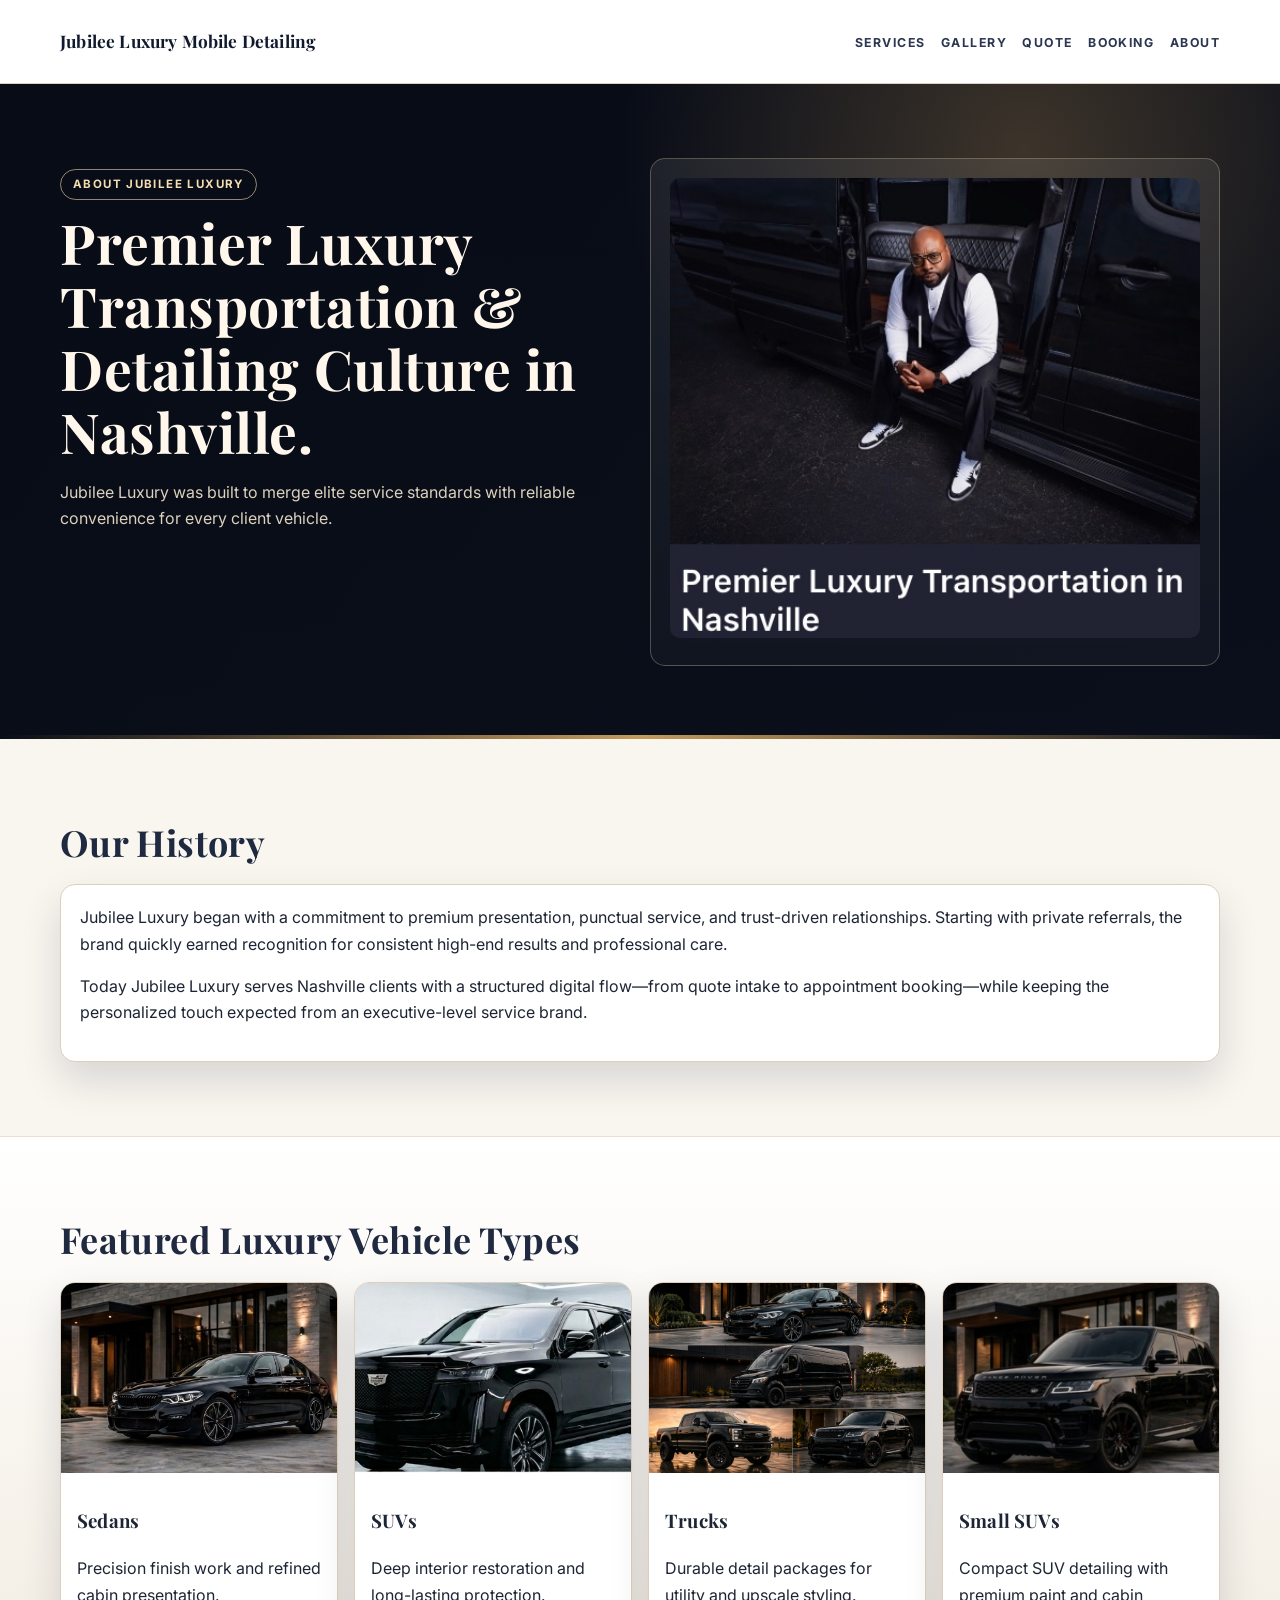
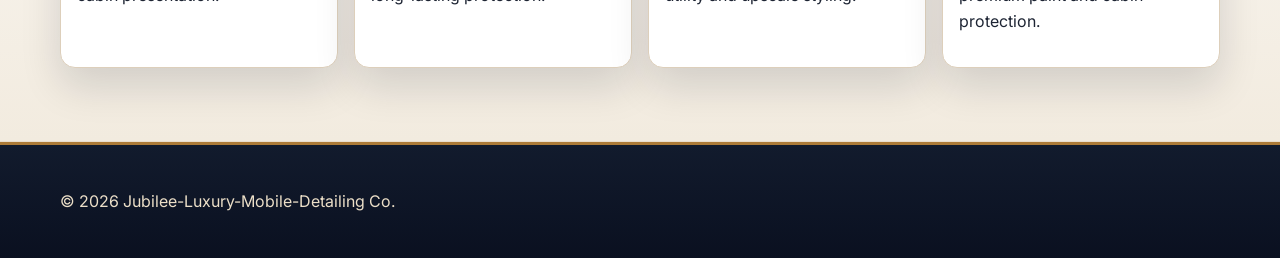
==== about.html @ d432e695 "Update about.html" ====
<!doctype html>
<html lang="en">
  <head>
    <meta charset="UTF-8" />
    <meta name="viewport" content="width=device-width, initial-scale=1.0" />
    <title>About Jubilee Luxury Mobile Detailing</title>
    <meta name="description" content="Learn Jubilee Luxury history, mission, and owner story." />
    <link rel="preconnect" href="https://fonts.googleapis.com" />
    <link rel="preconnect" href="https://fonts.gstatic.com" crossorigin />
    <link
      href="https://fonts.googleapis.com/css2?family=Inter:wght@400;500;600;700&family=Playfair+Display:wght@600;700&display=swap"
      rel="stylesheet"
    />
    <link rel="stylesheet" href="styles.css" />
  </head>
  <body>
    <header class="site-header">
      <div class="container nav-wrap">
        <a class="brand" href="index.html">Jubilee Luxury Mobile Detailing</a>
        <nav aria-label="Primary">
          <ul class="nav">
            <li><a href="index.html#services">Services</a></li>
            <li><a href="index.html#gallery">Gallery</a></li>
            <li><a href="index.html#quote">Quote</a></li>
            <li><a href="index.html#booking">Booking</a></li>
            <li><a href="about.html">About</a></li>
          </ul>
        </nav>
      </div>
    </header>

    <main>
      <section class="section about-hero">
        <div class="container two-col">
          <div>
            <p class="pill">About Jubilee Luxury</p>
            <h1>Premier Luxury Transportation &amp; Detailing Culture in Nashville.</h1>
            <p class="lead">
              Jubilee Luxury was built to merge elite service standards with reliable convenience for every client vehicle.
            </p>
          </div>
          <div class="card owner-card">
            <img
              src="assets/IMG_4672.jpeg"
              alt="Jubilee Luxury owner portrait"
              loading="lazy"
              onerror="this.style.display='none'; this.nextElementSibling.style.display='block';"
            />
            <div class="owner-fallback" style="display: none">
              Please save the attached owner picture as <code>assets/owner.png</code> to display it here.
            </div>
          </div>
        </div>
      </section>

      <section class="section">
        <div class="container">
          <h2>Our History</h2>
          <div class="card history-copy">
            <p>
              Jubilee Luxury began with a commitment to premium presentation, punctual service, and trust-driven relationships.
              Starting with private referrals, the brand quickly earned recognition for consistent high-end results and professional care.
            </p>
            <p>
              Today Jubilee Luxury serves Nashville clients with a structured digital flow—from quote intake to appointment booking—while keeping the personalized touch expected from an executive-level service brand.
            </p>
          </div>
        </div>
      </section>

      <section class="section section-alt">
        <div class="container">
          <h2>Featured Luxury Vehicle Types</h2>
          <div class="vehicle-grid">
            <article class="vehicle-card">
              <img src="assets/IMG_4680.jpeg" alt="Luxury sedan" loading="lazy" onerror="this.src='assets/sedan.svg'" />
              <div class="vehicle-copy">
                <h3>Sedans</h3>
                <p>Precision finish work and refined cabin presentation.</p>
              </div>
            </article>
            <article class="vehicle-card">
              <img src="assets/IMG_4676.jpeg" alt="Luxury SUV" loading="lazy" onerror="this.src='assets/suv.svg'" />
              <div class="vehicle-copy">
                <h3>SUVs</h3>
                <p>Deep interior restoration and long-lasting protection.</p>
              </div>
            </article>
            <article class="vehicle-card">
              <img src="assets/803262A0-0B58-4B82-AE03-7FFE3F964B21.png" alt="Luxury truck" loading="lazy" onerror="this.src='assets/truck.svg'" />
              <div class="vehicle-copy">
                <h3>Trucks</h3>
                <p>Durable detail packages for utility and upscale styling.</p>
              </div>
            </article>
            <article class="vehicle-card">
              <img src="assets/IMG_4685.jpeg" alt="Small luxury SUV" loading="lazy" onerror="this.src='assets/suv.svg'" />
              <div class="vehicle-copy">
                <h3>Small SUVs</h3>
                <p>Compact SUV detailing with premium paint and cabin protection.</p>
              </div>
            </article>
          </div>
        </div>
      </section>
    </main>

    <footer class="site-footer">
      <div class="container footer-wrap">
        <p>© <span id="year"></span> <span id="businessName">Jubilee-Luxury-Mobile-Detailing Co.</span></p>
      </div>
    </footer>

    <script src="script.js"></script>
  </body>
</html>
---- styles.css ----
:root {
  --navy-900: #0a1020;
  --navy-800: #111a2d;
  --gold-500: #c49a5b;
  --gold-600: #ac7b38;
  --cream-050: #f9f6f0;
  --cream-100: #f2ebdf;
  --white: #ffffff;
  --ink: #1d2433;
  --muted: #677083;
  --line: #ddcfbb;
  --shadow: 0 18px 40px rgba(10, 16, 32, 0.14);
  --max: 1160px;
}

* { box-sizing: border-box; }
html, body { margin: 0; padding: 0; }

body {
  font-family: "Inter", "Segoe UI", Roboto, Arial, sans-serif;
  background: var(--cream-050);
  color: var(--ink);
  line-height: 1.65;
}

h1,
h2,
h3,
.brand {
  font-family: "Playfair Display", Georgia, serif;
  letter-spacing: 0.01em;
}

.container {
  width: min(100% - 2.4rem, var(--max));
  margin-inline: auto;
}

.site-header {
  position: sticky;
  top: 0;
  z-index: 50;
  background: rgba(255, 255, 255, 0.97);
  border-bottom: 1px solid var(--line);
  backdrop-filter: blur(10px);
}

.nav-wrap {
  min-height: 5.2rem;
  display: flex;
  align-items: center;
  justify-content: space-between;
  gap: 1rem;
}

.brand {
  text-decoration: none;
  color: var(--navy-800);
  font-size: 1.08rem;
  font-weight: 700;
}

.nav {
  list-style: none;
  margin: 0;
  padding: 0;
  display: flex;
  gap: 0.95rem;
}

.nav a {
  text-decoration: none;
  text-transform: uppercase;
  letter-spacing: 0.12em;
  font-size: 0.77rem;
  font-weight: 700;
  color: #2b3651;
}

.nav a:hover { color: var(--gold-600); }

.section { padding: 4.6rem 0; }
.section-alt {
  background: linear-gradient(180deg, #fff 0%, var(--cream-100) 100%);
  border-top: 1px solid #eadfce;
  border-bottom: 1px solid #eadfce;
}

.hero,
.about-hero {
  color: #f5ebd9;
  background:
    radial-gradient(circle at 80% 10%, rgba(196, 154, 91, 0.28), transparent 34%),
    linear-gradient(120deg, rgba(8, 12, 22, 0.96), rgba(8, 12, 22, 0.78)),
    linear-gradient(180deg, var(--navy-900) 0%, var(--navy-800) 100%);
  position: relative;
}

.hero::after,
.about-hero::after {
  content: "";
  position: absolute;
  left: 0;
  right: 0;
  bottom: 0;
  height: 4px;
  background: linear-gradient(90deg, transparent, var(--gold-500), transparent);
}

.hero-grid,
.two-col {
  display: grid;
  gap: 1.25rem;
  align-items: start;
}

.hero-grid { grid-template-columns: 1.25fr 1fr; }
.two-col { grid-template-columns: 1fr 1fr; }

.pill {
  display: inline-flex;
  border: 1px solid rgba(246, 221, 178, 0.58);
  border-radius: 999px;
  color: #f4ddb2;
  text-transform: uppercase;
  letter-spacing: 0.12em;
  font-size: 0.72rem;
  font-weight: 700;
  padding: 0.3rem 0.75rem;
  margin-bottom: 0.7rem;
}

h1 {
  margin: 0 0 0.8rem;
  color: #fff7eb;
  font-size: clamp(2rem, 5.2vw, 3.45rem);
  line-height: 1.14;
}

h2 {
  margin-top: 0;
  margin-bottom: 0.75rem;
  color: #1f2a41;
  font-size: clamp(1.45rem, 3vw, 2.25rem);
}

.hero h2,
.about-hero h2,
.hero h3,
.about-hero h3 { color: #fff7eb; }

.lead {
  color: #ddd1be;
  max-width: 62ch;
}

.quick-contact {
  display: flex;
  flex-wrap: wrap;
  gap: 1rem;
  margin-top: 1rem;
}

.quick-contact a {
  color: #f4e1bf;
  text-decoration-color: rgba(244, 225, 191, 0.5);
}

.card {
  background: var(--white);
  border: 1px solid var(--line);
  border-radius: 15px;
  padding: 1.2rem;
  box-shadow: var(--shadow);
}

.hero-card,
.hero .card,
.about-hero .card {
  background: linear-gradient(180deg, rgba(255, 255, 255, 0.08), rgba(255, 255, 255, 0.03));
  border-color: rgba(244, 225, 191, 0.28);
  color: #f4ead8;
  box-shadow: none;
}

.cards {
  display: grid;
  grid-template-columns: repeat(auto-fit, minmax(220px, 1fr));
  gap: 1rem;
}

.price {
  color: var(--gold-600);
  font-weight: 800;
  font-size: 1.1rem;
  margin-bottom: 0;
}

.package-btn {
  margin-top: 0.5rem;
  width: 100%;
}

.form {
  background: #fff;
  border: 1px solid var(--line);
  border-radius: 16px;
  padding: 1.2rem;
  display: grid;
  gap: 0.85rem;
  box-shadow: var(--shadow);
}

label {
  display: grid;
  gap: 0.35rem;
  color: #273148;
  font-weight: 600;
}

input,
select,
textarea {
  width: 100%;
  border: 1px solid #d0bea2;
  border-radius: 9px;
  padding: 0.72rem;
  font: inherit;
  color: #1f2939;
  background: #fff;
}

input:focus,
select:focus,
textarea:focus {
  outline: 2px solid rgba(196, 154, 91, 0.3);
  border-color: var(--gold-500);
}

.btn {
  display: inline-block;
  border: 0;
  border-radius: 10px;
  text-decoration: none;
  text-transform: uppercase;
  letter-spacing: 0.08em;
  font-size: 0.79rem;
  font-weight: 700;
  padding: 0.82rem 1.12rem;
  cursor: pointer;
}

.btn-primary {
  background: linear-gradient(180deg, #d5b47e 0%, var(--gold-500) 100%);
  color: #2a1d11;
}

.btn-primary:hover { filter: brightness(1.04); }

.btn-secondary {
  background: transparent;
  border: 1px solid rgba(244, 225, 191, 0.58);
  color: #f7ebd5;
}

.hero-actions {
  display: flex;
  flex-wrap: wrap;
  gap: 0.7rem;
}

.hint {
  color: var(--muted);
  min-height: 1.2rem;
}

.pipeline {
  display: flex;
  flex-wrap: wrap;
  gap: 0.6rem;
}

.pipeline span {
  border-radius: 999px;
  border: 1px solid #d8c6aa;
  padding: 0.35rem 0.65rem;
  font-size: 0.88rem;
  color: #6f5128;
  background: #fff;
}

.vehicle-grid {
  display: grid;
  grid-template-columns: repeat(auto-fit, minmax(240px, 1fr));
  gap: 1rem;
}

.vehicle-card {
  background: #fff;
  border: 1px solid var(--line);
  border-radius: 15px;
  overflow: hidden;
  box-shadow: var(--shadow);
}

.vehicle-card img {
  width: 100%;
  height: 190px;
  object-fit: cover;
  display: block;
  background: #0e1320;
}

.vehicle-copy {
  padding: 0.9rem 1rem 1rem;
}

.owner-card img {
  width: 100%;
  max-height: 460px;
  object-fit: cover;
  border-radius: 10px;
}


.hero-photo {
  width: 100%;
  max-height: 360px;
  object-fit: cover;
  border-radius: 10px;
  display: block;
}

.hero-fallback {
  border: 1px dashed #d1bfa3;
  border-radius: 10px;
  padding: 1rem;
  background: rgba(255, 255, 255, 0.9);
  color: #625647;
}
.owner-fallback {
  border: 1px dashed #d1bfa3;
  border-radius: 10px;
  padding: 1rem;
  background: rgba(255, 255, 255, 0.9);
  color: #625647;
}

.history-copy p {
  margin-top: 0;
}

.history-copy p + p {
  margin-top: 0.8rem;
}

.text-link {
  color: #7f5b29;
  font-weight: 700;
  text-decoration-color: rgba(127, 91, 41, 0.45);
}

.site-footer {
  background: linear-gradient(180deg, #121b2d 0%, #0a1020 100%);
  color: #ecdfc8;
  border-top: 3px solid var(--gold-600);
  padding: 1.7rem 0;
}

.footer-wrap {
  display: flex;
  justify-content: space-between;
  gap: 1rem;
  flex-wrap: wrap;
}

@media (max-width: 900px) {
  .hero-grid,
  .two-col {
    grid-template-columns: 1fr;
  }

  .nav {
    flex-wrap: wrap;
    justify-content: flex-end;
  }
}
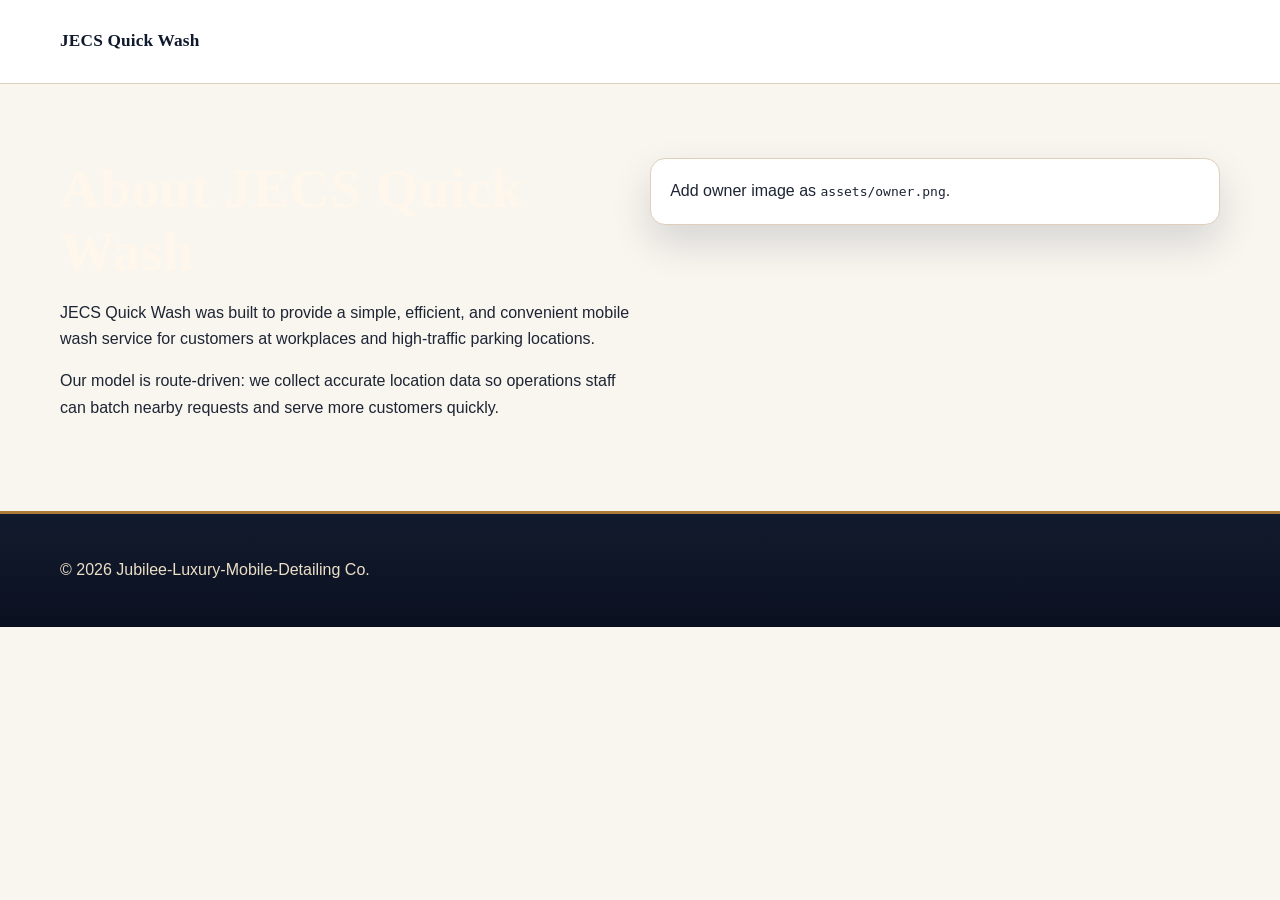
==== commit ca89fbb7: "Update about.html" ====
--- a/about.html
+++ b/about.html
@@ -1,116 +1,10 @@
 <!doctype html>
 <html lang="en">
-  <head>
-    <meta charset="UTF-8" />
-    <meta name="viewport" content="width=device-width, initial-scale=1.0" />
-    <title>About Jubilee Luxury Mobile Detailing</title>
-    <meta name="description" content="Learn Jubilee Luxury history, mission, and owner story." />
-    <link rel="preconnect" href="https://fonts.googleapis.com" />
-    <link rel="preconnect" href="https://fonts.gstatic.com" crossorigin />
-    <link
-      href="https://fonts.googleapis.com/css2?family=Inter:wght@400;500;600;700&family=Playfair+Display:wght@600;700&display=swap"
-      rel="stylesheet"
-    />
-    <link rel="stylesheet" href="styles.css" />
-  </head>
+  <head><meta charset="UTF-8" /><meta name="viewport" content="width=device-width, initial-scale=1.0" /><title>About JECS Quick Wash</title><link rel="stylesheet" href="styles.css" /></head>
   <body>
-    <header class="site-header">
-      <div class="container nav-wrap">
-        <a class="brand" href="index.html">Jubilee Luxury Mobile Detailing</a>
-        <nav aria-label="Primary">
-          <ul class="nav">
-            <li><a href="index.html#services">Services</a></li>
-            <li><a href="index.html#gallery">Gallery</a></li>
-            <li><a href="index.html#quote">Quote</a></li>
-            <li><a href="index.html#booking">Booking</a></li>
-            <li><a href="about.html">About</a></li>
-          </ul>
-        </nav>
-      </div>
-    </header>
-
-    <main>
-      <section class="section about-hero">
-        <div class="container two-col">
-          <div>
-            <p class="pill">About Jubilee Luxury</p>
-            <h1>Premier Luxury Transportation &amp; Detailing Culture in Nashville.</h1>
-            <p class="lead">
-              Jubilee Luxury was built to merge elite service standards with reliable convenience for every client vehicle.
-            </p>
-          </div>
-          <div class="card owner-card">
-            <img
-              src="assets/IMG_4672.jpeg"
-              alt="Jubilee Luxury owner portrait"
-              loading="lazy"
-              onerror="this.style.display='none'; this.nextElementSibling.style.display='block';"
-            />
-            <div class="owner-fallback" style="display: none">
-              Please save the attached owner picture as <code>assets/owner.png</code> to display it here.
-            </div>
-          </div>
-        </div>
-      </section>
-
-      <section class="section">
-        <div class="container">
-          <h2>Our History</h2>
-          <div class="card history-copy">
-            <p>
-              Jubilee Luxury began with a commitment to premium presentation, punctual service, and trust-driven relationships.
-              Starting with private referrals, the brand quickly earned recognition for consistent high-end results and professional care.
-            </p>
-            <p>
-              Today Jubilee Luxury serves Nashville clients with a structured digital flow—from quote intake to appointment booking—while keeping the personalized touch expected from an executive-level service brand.
-            </p>
-          </div>
-        </div>
-      </section>
-
-      <section class="section section-alt">
-        <div class="container">
-          <h2>Featured Luxury Vehicle Types</h2>
-          <div class="vehicle-grid">
-            <article class="vehicle-card">
-              <img src="assets/IMG_4680.jpeg" alt="Luxury sedan" loading="lazy" onerror="this.src='assets/sedan.svg'" />
-              <div class="vehicle-copy">
-                <h3>Sedans</h3>
-                <p>Precision finish work and refined cabin presentation.</p>
-              </div>
-            </article>
-            <article class="vehicle-card">
-              <img src="assets/IMG_4676.jpeg" alt="Luxury SUV" loading="lazy" onerror="this.src='assets/suv.svg'" />
-              <div class="vehicle-copy">
-                <h3>SUVs</h3>
-                <p>Deep interior restoration and long-lasting protection.</p>
-              </div>
-            </article>
-            <article class="vehicle-card">
-              <img src="assets/803262A0-0B58-4B82-AE03-7FFE3F964B21.png" alt="Luxury truck" loading="lazy" onerror="this.src='assets/truck.svg'" />
-              <div class="vehicle-copy">
-                <h3>Trucks</h3>
-                <p>Durable detail packages for utility and upscale styling.</p>
-              </div>
-            </article>
-            <article class="vehicle-card">
-              <img src="assets/IMG_4685.jpeg" alt="Small luxury SUV" loading="lazy" onerror="this.src='assets/suv.svg'" />
-              <div class="vehicle-copy">
-                <h3>Small SUVs</h3>
-                <p>Compact SUV detailing with premium paint and cabin protection.</p>
-              </div>
-            </article>
-          </div>
-        </div>
-      </section>
-    </main>
-
-    <footer class="site-footer">
-      <div class="container footer-wrap">
-        <p>© <span id="year"></span> <span id="businessName">Jubilee-Luxury-Mobile-Detailing Co.</span></p>
-      </div>
-    </footer>
-
+    <header class="site-header"><div class="container nav-wrap"><a class="brand" href="index.html">JECS Quick Wash</a></div></header>
+    <main class="section"><div class="container two-col"><div><h1>About JECS Quick Wash</h1><p>JECS Quick Wash was built to provide a simple, efficient, and convenient mobile wash service for customers at workplaces and high-traffic parking locations.</p><p>Our model is route-driven: we collect accurate location data so operations staff can batch nearby requests and serve more customers quickly.</p></div><div class="card"><img src="assets/owner.png" alt="Owner of JECS Quick Wash" loading="lazy" onerror="this.style.display='none'; this.nextElementSibling.style.display='block';"/><div style="display:none">Add owner image as <code>assets/owner.png</code>.</div></div></div></main>
+    <footer class="site-footer"><div class="container footer-wrap"><p>© <span id="year"></span> <span id="businessName">JECS Quick Wash</span></p></div></footer>
     <script src="script.js"></script>
   </body>
 </html>
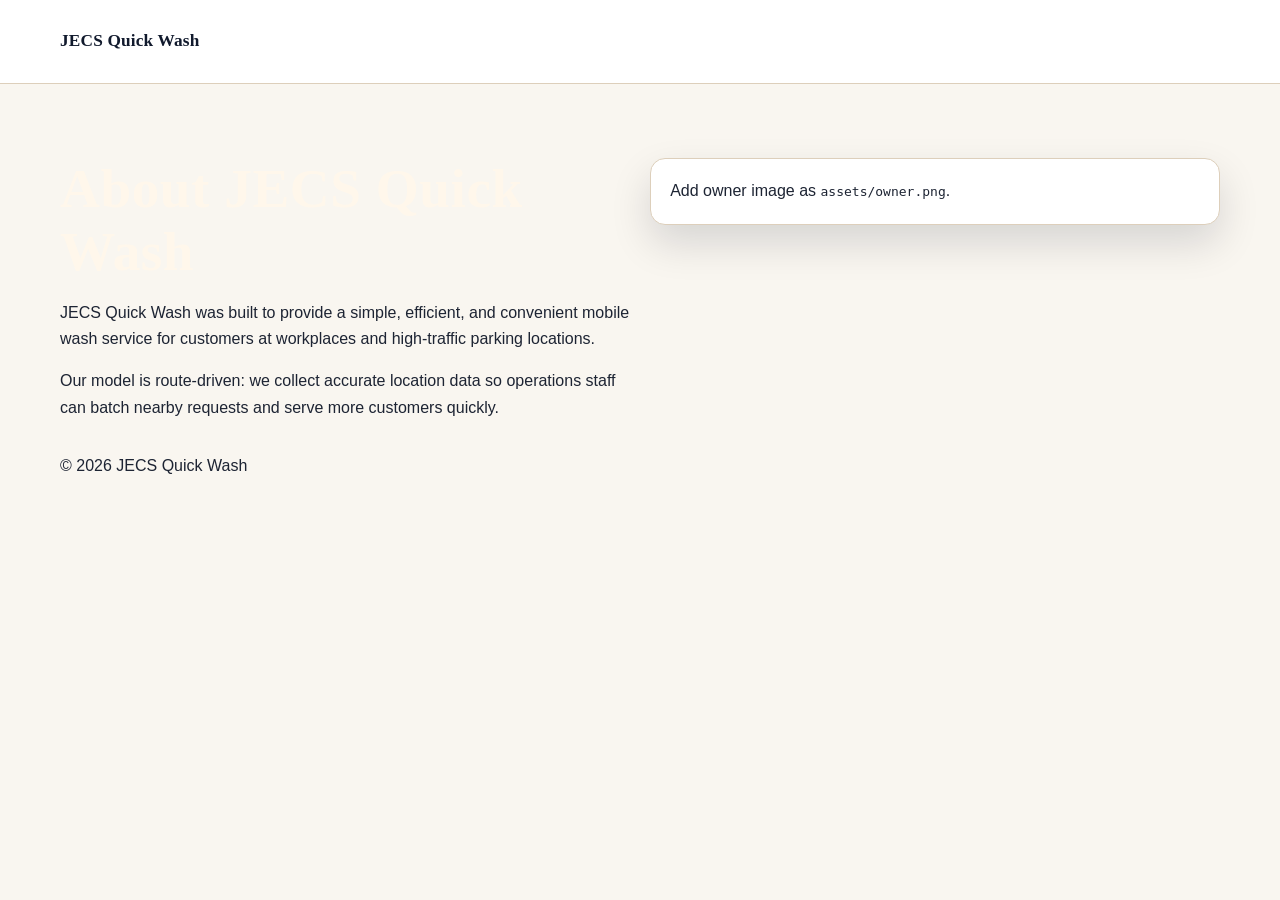
==== commit 098da0fa: "Update about.html" ====
--- a/about.html
+++ b/about.html
@@ -3,7 +3,7 @@
   <head><meta charset="UTF-8" /><meta name="viewport" content="width=device-width, initial-scale=1.0" /><title>About JECS Quick Wash</title><link rel="stylesheet" href="styles.css" /></head>
   <body>
     <header class="site-header"><div class="container nav-wrap"><a class="brand" href="index.html">JECS Quick Wash</a></div></header>
-    <main class="section"><div class="container two-col"><div><h1>About JECS Quick Wash</h1><p>JECS Quick Wash was built to provide a simple, efficient, and convenient mobile wash service for customers at workplaces and high-traffic parking locations.</p><p>Our model is route-driven: we collect accurate location data so operations staff can batch nearby requests and serve more customers quickly.</p></div><div class="card"><img src="assets/owner.png" alt="Owner of JECS Quick Wash" loading="lazy" onerror="this.style.display='none'; this.nextElementSibling.style.display='block';"/><div style="display:none">Add owner image as <code>assets/owner.png</code>.</div></div></div></main>
+    <main class="section"><div class="container two-col"><div><h1>About JECS Quick Wash</h1><p>JECS Quick Wash was built to provide a simple, efficient, and convenient mobile wash service for customers at workplaces and high-traffic parking locations.</p><p>Our model is route-driven: we collect accurate location data so operations staff can batch nearby requests and serve more customers quickly.</p></div><div class="card"><img src="assets/assets/IMG_4672.jpeg" alt="Owner of JECS Quick Wash" loading="lazy" onerror="this.style.display='none'; this.nextElementSibling.style.display='block';"/><div style="display:none">Add owner image as <code>assets/owner.png</code>.</div></div></div></mai
     <footer class="site-footer"><div class="container footer-wrap"><p>© <span id="year"></span> <span id="businessName">JECS Quick Wash</span></p></div></footer>
     <script src="script.js"></script>
   </body>
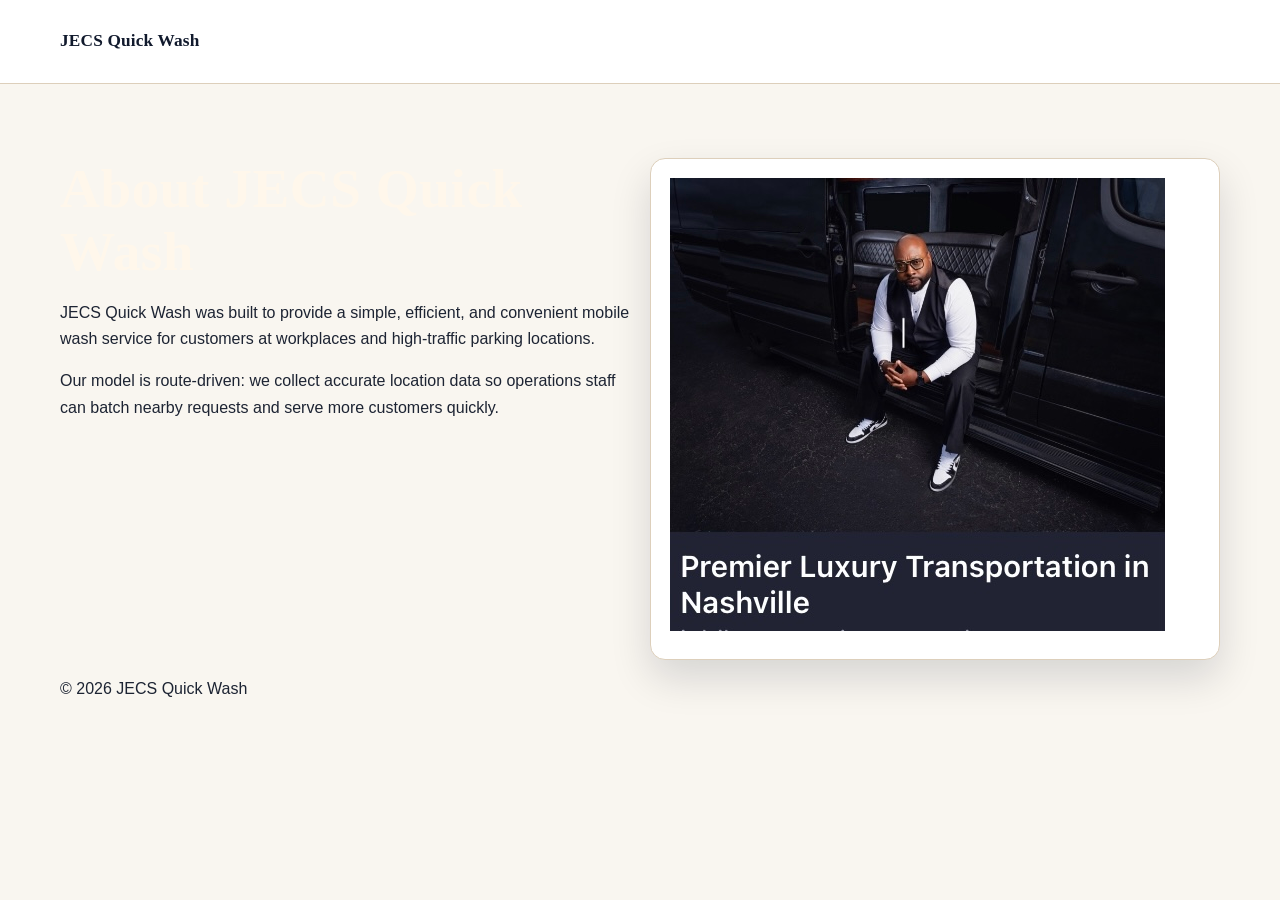
==== commit 76ef19f4: "Update about.html" ====
--- a/about.html
+++ b/about.html
@@ -3,7 +3,7 @@
   <head><meta charset="UTF-8" /><meta name="viewport" content="width=device-width, initial-scale=1.0" /><title>About JECS Quick Wash</title><link rel="stylesheet" href="styles.css" /></head>
   <body>
     <header class="site-header"><div class="container nav-wrap"><a class="brand" href="index.html">JECS Quick Wash</a></div></header>
-    <main class="section"><div class="container two-col"><div><h1>About JECS Quick Wash</h1><p>JECS Quick Wash was built to provide a simple, efficient, and convenient mobile wash service for customers at workplaces and high-traffic parking locations.</p><p>Our model is route-driven: we collect accurate location data so operations staff can batch nearby requests and serve more customers quickly.</p></div><div class="card"><img src="assets/assets/IMG_4672.jpeg" alt="Owner of JECS Quick Wash" loading="lazy" onerror="this.style.display='none'; this.nextElementSibling.style.display='block';"/><div style="display:none">Add owner image as <code>assets/owner.png</code>.</div></div></div></mai
+    <main class="section"><div class="container two-col"><div><h1>About JECS Quick Wash</h1><p>JECS Quick Wash was built to provide a simple, efficient, and convenient mobile wash service for customers at workplaces and high-traffic parking locations.</p><p>Our model is route-driven: we collect accurate location data so operations staff can batch nearby requests and serve more customers quickly.</p></div><div class="card"><img src="assets/IMG_4672.jpeg" alt="Owner of JECS Quick Wash" loading="lazy" onerror="this.style.display='none'; this.nextElementSibling.style.display='block';"/><div style="display:none">Add owner image as <code>assets/owner.png</code>.</div></div></div></mai
     <footer class="site-footer"><div class="container footer-wrap"><p>© <span id="year"></span> <span id="businessName">JECS Quick Wash</span></p></div></footer>
     <script src="script.js"></script>
   </body>
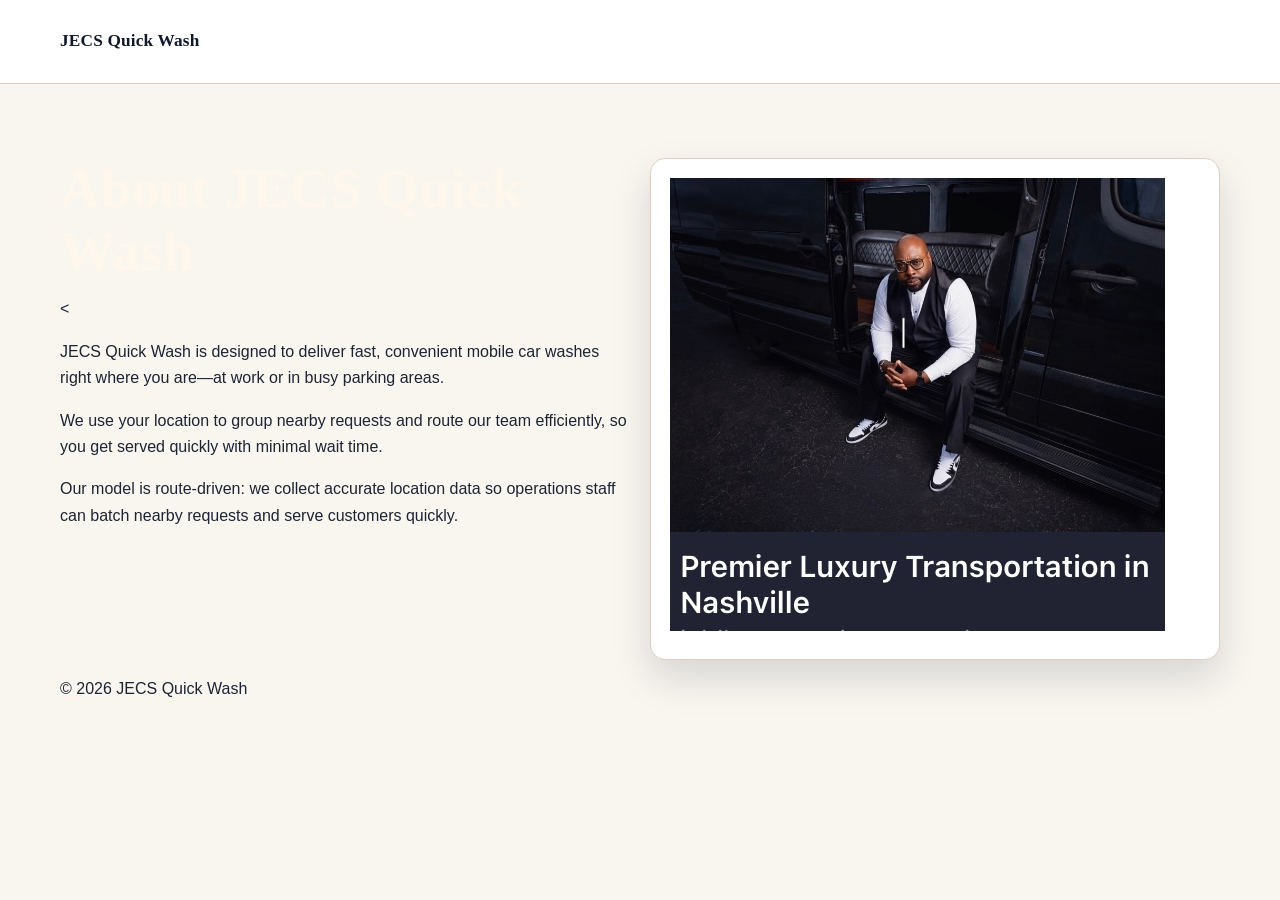
==== commit da03a8dc: "Update about.html Text correction" ====
--- a/about.html
+++ b/about.html
@@ -3,7 +3,9 @@
   <head><meta charset="UTF-8" /><meta name="viewport" content="width=device-width, initial-scale=1.0" /><title>About JECS Quick Wash</title><link rel="stylesheet" href="styles.css" /></head>
   <body>
     <header class="site-header"><div class="container nav-wrap"><a class="brand" href="index.html">JECS Quick Wash</a></div></header>
-    <main class="section"><div class="container two-col"><div><h1>About JECS Quick Wash</h1><p>JECS Quick Wash was built to provide a simple, efficient, and convenient mobile wash service for customers at workplaces and high-traffic parking locations.</p><p>Our model is route-driven: we collect accurate location data so operations staff can batch nearby requests and serve more customers quickly.</p></div><div class="card"><img src="assets/IMG_4672.jpeg" alt="Owner of JECS Quick Wash" loading="lazy" onerror="this.style.display='none'; this.nextElementSibling.style.display='block';"/><div style="display:none">Add owner image as <code>assets/owner.png</code>.</div></div></div></mai
+            <main class="section"><div class="container two-col"><div><h1>About JECS Quick Wash</h1> <<p>JECS Quick Wash is designed to deliver fast, convenient mobile car washes right where you are—at work or in busy parking areas.</p>
+<p>We use your location to group nearby requests and route our team efficiently, so  you get served quickly with minimal wait time.</p>
+<p>Our model is route-driven: we collect accurate location data so operations staff can batch nearby requests and serve customers quickly.</p></div><div class="card"><img src="assets/IMG_4672.jpeg" alt="Owner of JECS Quick Wash" loading="lazy" onerror="this.style.display='none'; this.nextElementSibling.style.display='block';"/><div style="display:none">Add owner image as <code>assets/owner.png</code>.</div></div></div></mai
     <footer class="site-footer"><div class="container footer-wrap"><p>© <span id="year"></span> <span id="businessName">JECS Quick Wash</span></p></div></footer>
     <script src="script.js"></script>
   </body>
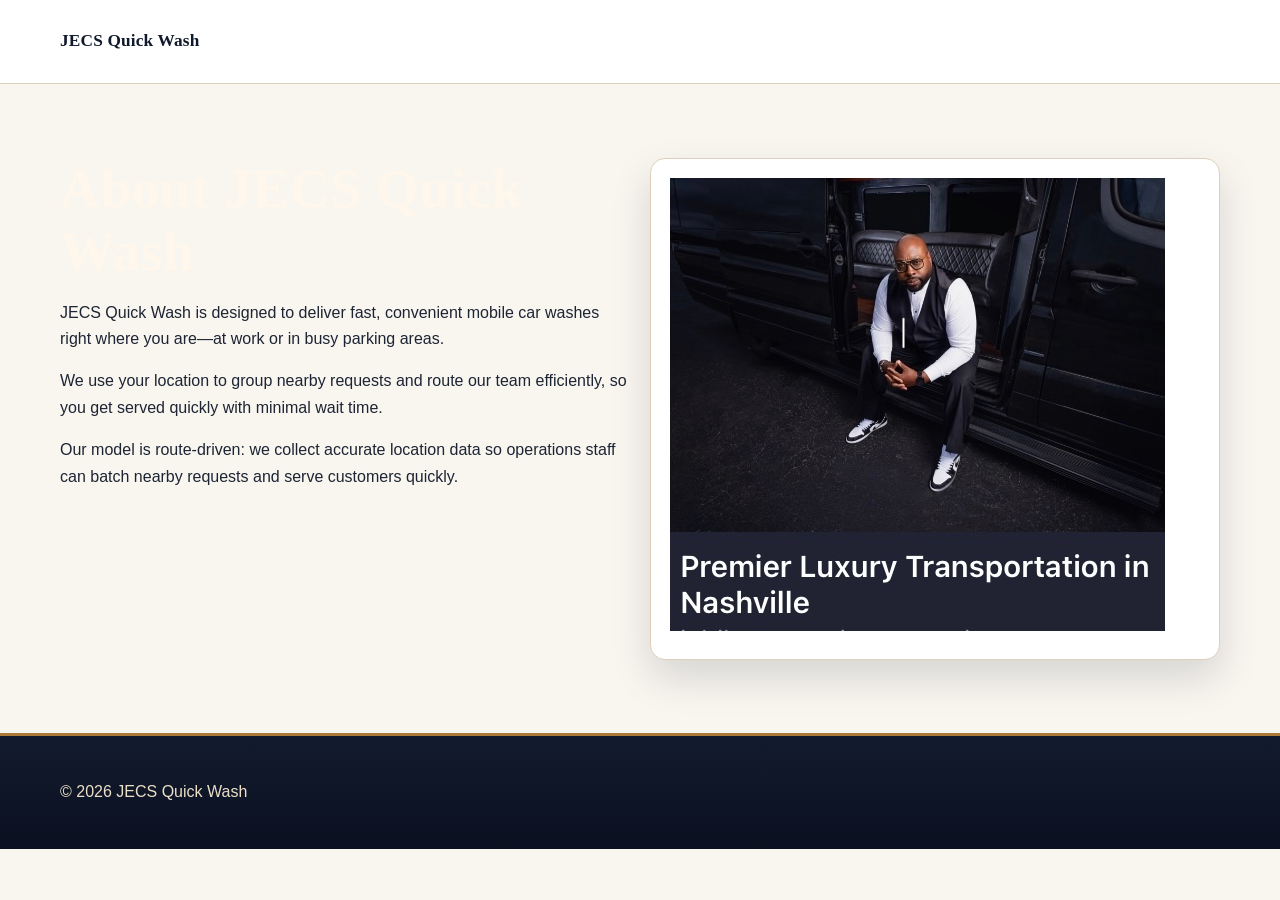
==== commit 7c103c62: "Update about.html" ====
--- a/about.html
+++ b/about.html
@@ -1,12 +1,63 @@
 <!doctype html>
 <html lang="en">
-  <head><meta charset="UTF-8" /><meta name="viewport" content="width=device-width, initial-scale=1.0" /><title>About JECS Quick Wash</title><link rel="stylesheet" href="styles.css" /></head>
-  <body>
-    <header class="site-header"><div class="container nav-wrap"><a class="brand" href="index.html">JECS Quick Wash</a></div></header>
-            <main class="section"><div class="container two-col"><div><h1>About JECS Quick Wash</h1> <<p>JECS Quick Wash is designed to deliver fast, convenient mobile car washes right where you are—at work or in busy parking areas.</p>
-<p>We use your location to group nearby requests and route our team efficiently, so  you get served quickly with minimal wait time.</p>
-<p>Our model is route-driven: we collect accurate location data so operations staff can batch nearby requests and serve customers quickly.</p></div><div class="card"><img src="assets/IMG_4672.jpeg" alt="Owner of JECS Quick Wash" loading="lazy" onerror="this.style.display='none'; this.nextElementSibling.style.display='block';"/><div style="display:none">Add owner image as <code>assets/owner.png</code>.</div></div></div></mai
-    <footer class="site-footer"><div class="container footer-wrap"><p>© <span id="year"></span> <span id="businessName">JECS Quick Wash</span></p></div></footer>
-    <script src="script.js"></script>
-  </body>
-</html>
+<head>
+  <meta charset="UTF-8" />
+  <meta name="viewport" content="width=device-width, initial-scale=1.0" />
+  <title>About JECS Quick Wash</title>
+  <link rel="stylesheet" href="styles.css" />
+</head>
+
+<body>
+  <header class="site-header">
+    <div class="container nav-wrap">
+      <a class="brand" href="index.html">JECS Quick Wash</a>
+    </div>
+  </header>
+
+  <main class="section">
+    <div class="container two-col">
+      <div>
+        <h1>About JECS Quick Wash</h1>
+
+        <p>
+          JECS Quick Wash is designed to deliver fast, convenient mobile car washes
+          right where you are—at work or in busy parking areas.
+        </p>
+
+        <p>
+          We use your location to group nearby requests and route our team efficiently,
+          so you get served quickly with minimal wait time.
+        </p>
+
+        <p>
+          Our model is route-driven: we collect accurate location data so operations
+          staff can batch nearby requests and serve customers quickly.
+        </p>
+      </div>
+
+      <div class="card">
+        <img
+          src="assets/IMG_4672.jpeg"
+          alt="Owner of JECS Quick Wash"
+          loading="lazy"
+          onerror="this.style.display='none'; this.nextElementSibling.style.display='block';"
+        />
+        <div style="display:none">
+          Add owner image as <code>assets/owner.png</code>.
+        </div>
+      </div>
+    </div>
+  </main>
+
+  <footer class="site-footer">
+    <div class="container footer-wrap">
+      <p>
+        © <span id="year"></span>
+        <span id="businessName">JECS Quick Wash</span>
+      </p>
+    </div>
+  </footer>
+
+  <script src="script.js"></script>
+</body>
+</html>
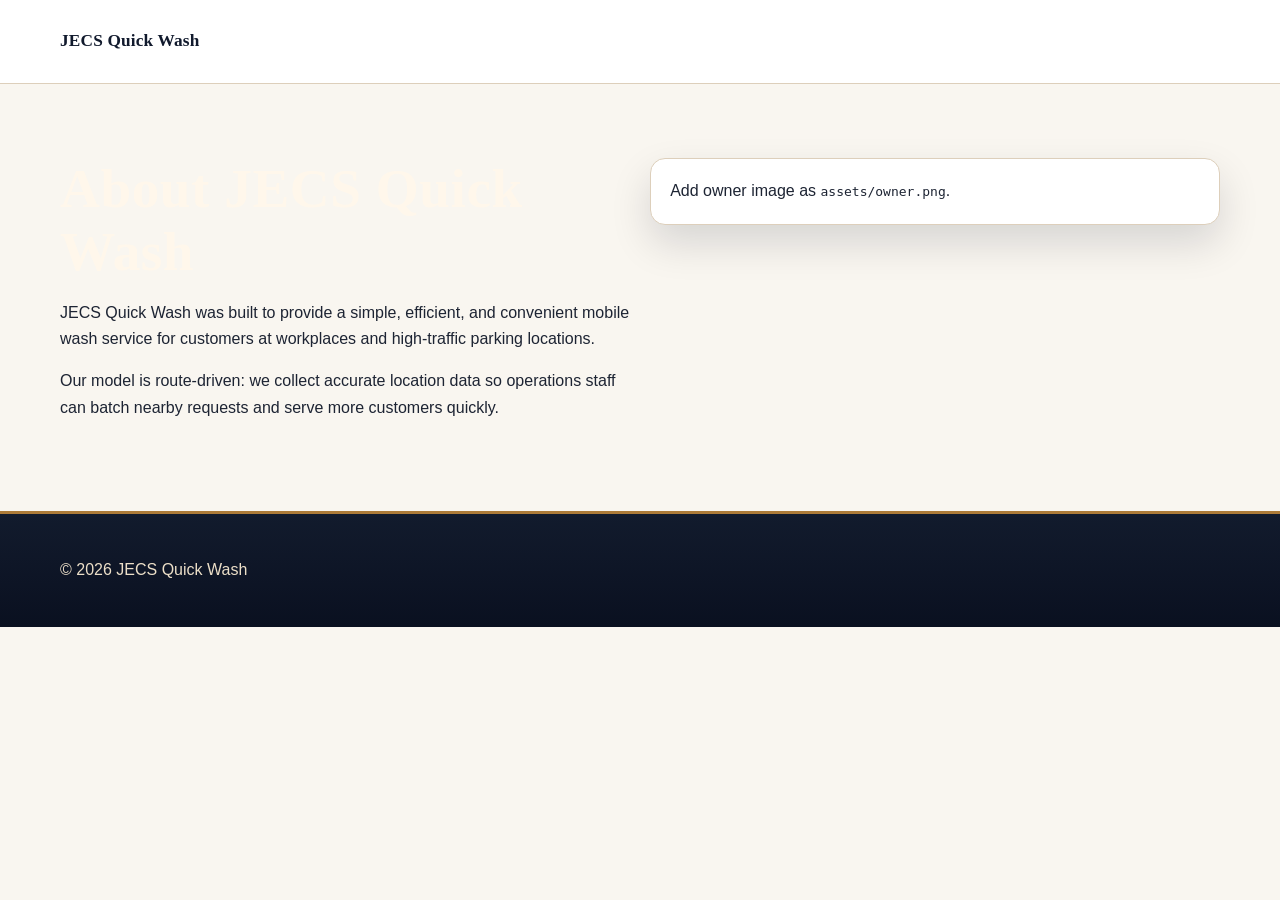
==== commit 9a5320c0: "Update about.html sms" ====
--- a/about.html
+++ b/about.html
@@ -1,63 +1,10 @@
 <!doctype html>
 <html lang="en">
-<head>
-  <meta charset="UTF-8" />
-  <meta name="viewport" content="width=device-width, initial-scale=1.0" />
-  <title>About JECS Quick Wash</title>
-  <link rel="stylesheet" href="styles.css" />
-</head>
-
-<body>
-  <header class="site-header">
-    <div class="container nav-wrap">
-      <a class="brand" href="index.html">JECS Quick Wash</a>
-    </div>
-  </header>
-
-  <main class="section">
-    <div class="container two-col">
-      <div>
-        <h1>About JECS Quick Wash</h1>
-
-        <p>
-          JECS Quick Wash is designed to deliver fast, convenient mobile car washes
-          right where you are—at work or in busy parking areas.
-        </p>
-
-        <p>
-          We use your location to group nearby requests and route our team efficiently,
-          so you get served quickly with minimal wait time.
-        </p>
-
-        <p>
-          Our model is route-driven: we collect accurate location data so operations
-          staff can batch nearby requests and serve customers quickly.
-        </p>
-      </div>
-
-      <div class="card">
-        <img
-          src="assets/IMG_4672.jpeg"
-          alt="Owner of JECS Quick Wash"
-          loading="lazy"
-          onerror="this.style.display='none'; this.nextElementSibling.style.display='block';"
-        />
-        <div style="display:none">
-          Add owner image as <code>assets/owner.png</code>.
-        </div>
-      </div>
-    </div>
-  </main>
-
-  <footer class="site-footer">
-    <div class="container footer-wrap">
-      <p>
-        © <span id="year"></span>
-        <span id="businessName">JECS Quick Wash</span>
-      </p>
-    </div>
-  </footer>
-
-  <script src="script.js"></script>
-</body>
-</html>+  <head><meta charset="UTF-8" /><meta name="viewport" content="width=device-width, initial-scale=1.0" /><title>About JECS Quick Wash</title><link rel="stylesheet" href="styles.css" /></head>
+  <body>
+    <header class="site-header"><div class="container nav-wrap"><a class="brand" href="index.html">JECS Quick Wash</a></div></header>
+    <main class="section"><div class="container two-col"><div><h1>About JECS Quick Wash</h1><p>JECS Quick Wash was built to provide a simple, efficient, and convenient mobile wash service for customers at workplaces and high-traffic parking locations.</p><p>Our model is route-driven: we collect accurate location data so operations staff can batch nearby requests and serve more customers quickly.</p></div><div class="card"><img src="assets/owner.png" alt="Owner of JECS Quick Wash" loading="lazy" onerror="this.style.display='none'; this.nextElementSibling.style.display='block';"/><div style="display:none">Add owner image as <code>assets/owner.png</code>.</div></div></div></main>
+    <footer class="site-footer"><div class="container footer-wrap"><p>© <span id="year"></span> <span id="businessName">JECS Quick Wash</span></p></div></footer>
+    <script src="script.js"></script>
+  </body>
+</html>
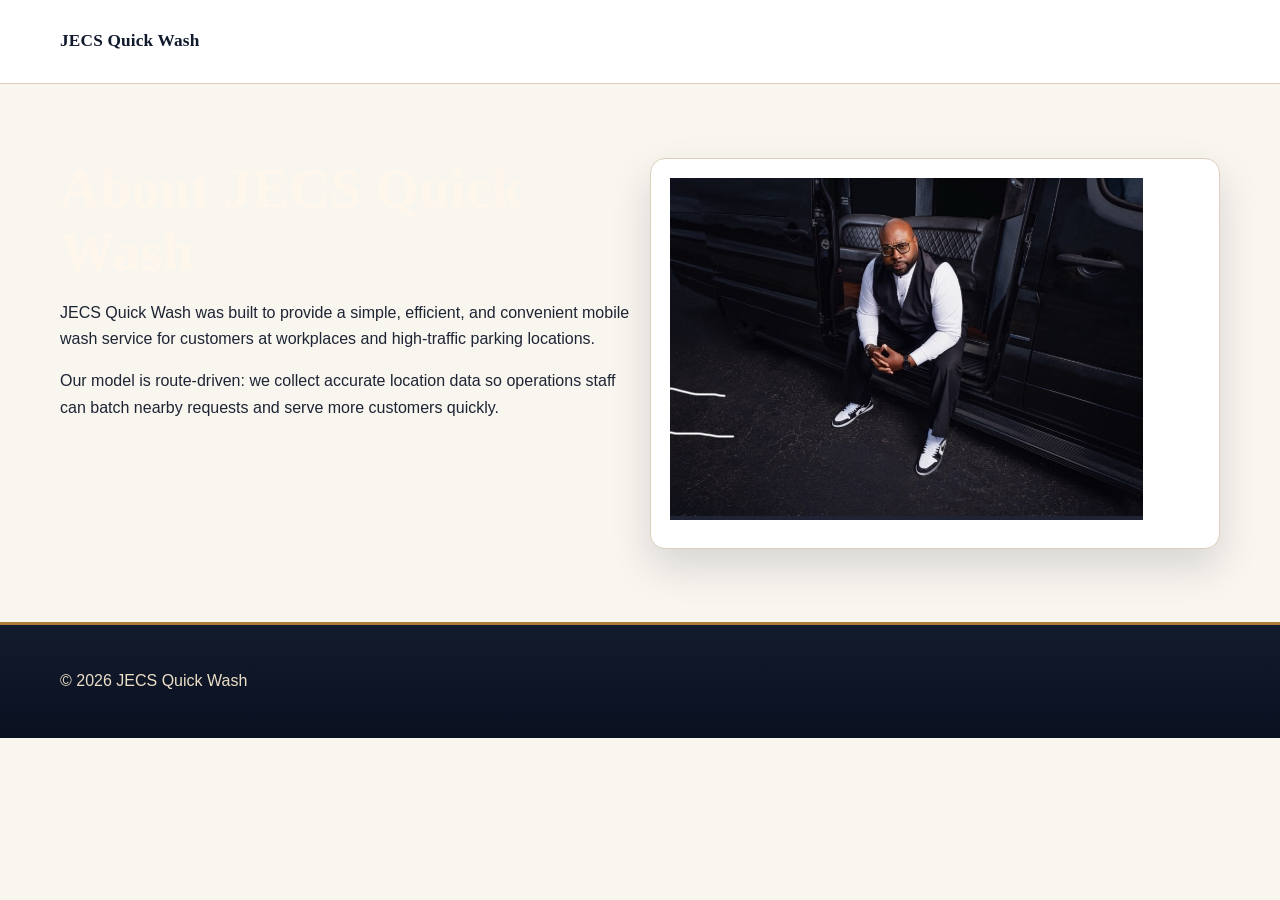
==== commit 674424fc: "Update about.html" ====
--- a/about.html
+++ b/about.html
@@ -3,7 +3,7 @@
   <head><meta charset="UTF-8" /><meta name="viewport" content="width=device-width, initial-scale=1.0" /><title>About JECS Quick Wash</title><link rel="stylesheet" href="styles.css" /></head>
   <body>
     <header class="site-header"><div class="container nav-wrap"><a class="brand" href="index.html">JECS Quick Wash</a></div></header>
-    <main class="section"><div class="container two-col"><div><h1>About JECS Quick Wash</h1><p>JECS Quick Wash was built to provide a simple, efficient, and convenient mobile wash service for customers at workplaces and high-traffic parking locations.</p><p>Our model is route-driven: we collect accurate location data so operations staff can batch nearby requests and serve more customers quickly.</p></div><div class="card"><img src="assets/owner.png" alt="Owner of JECS Quick Wash" loading="lazy" onerror="this.style.display='none'; this.nextElementSibling.style.display='block';"/><div style="display:none">Add owner image as <code>assets/owner.png</code>.</div></div></div></main>
+    <main class="section"><div class="container two-col"><div><h1>About JECS Quick Wash</h1><p>JECS Quick Wash was built to provide a simple, efficient, and convenient mobile wash service for customers at workplaces and high-traffic parking locations.</p><p>Our model is route-driven: we collect accurate location data so operations staff can batch nearby requests and serve more customers quickly.</p></div><div class="card"><img src="assets/Owner1 Picture.png" alt="Owner of JECS Quick Wash" loading="lazy" onerror="this.style.display='none'; this.nextElementSibling.style.display='block';"/><div style="display:none">Add owner image as <code>assets/owner.png</code>.</div></div></div></main>
     <footer class="site-footer"><div class="container footer-wrap"><p>© <span id="year"></span> <span id="businessName">JECS Quick Wash</span></p></div></footer>
     <script src="script.js"></script>
   </body>
